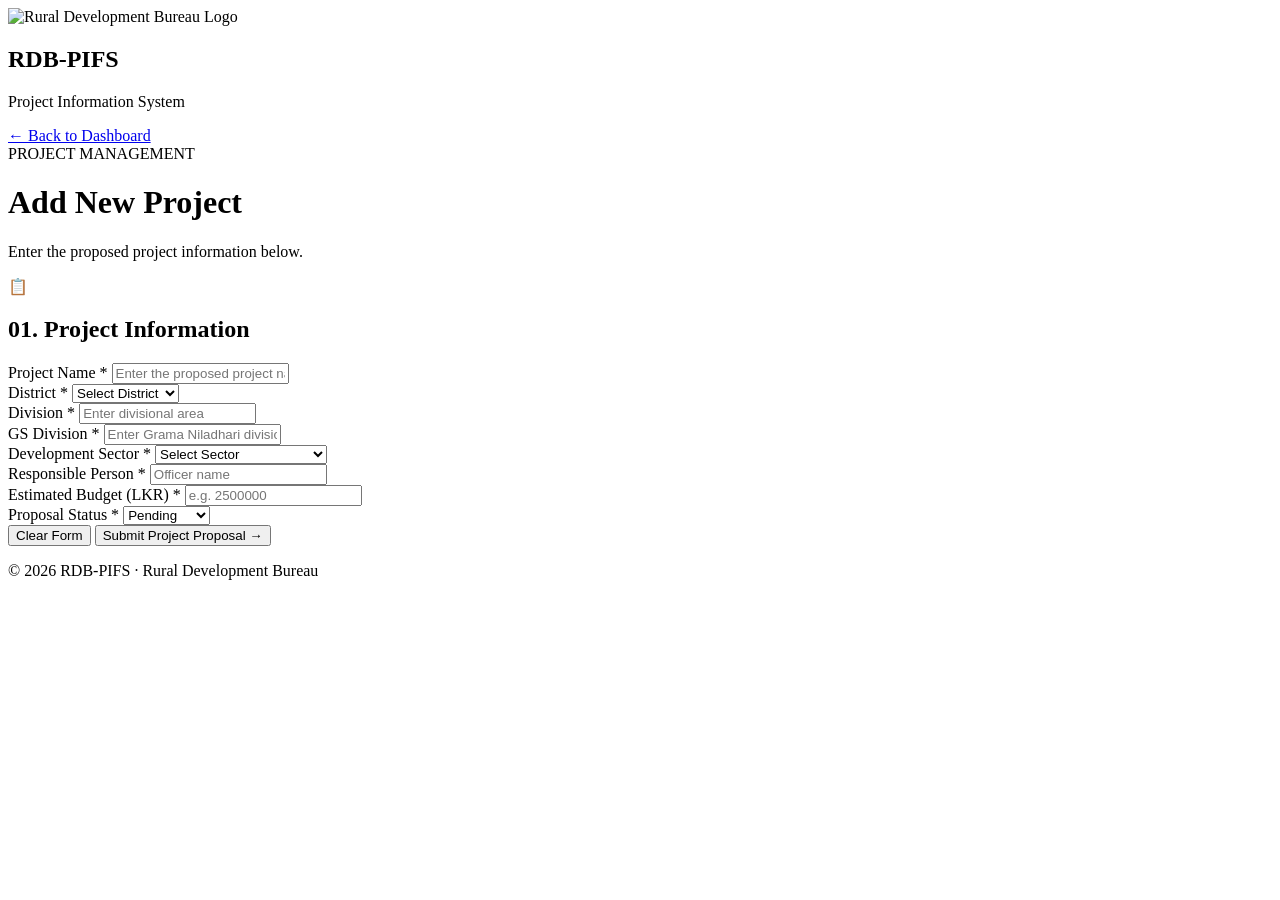
==== add-project.html @ d3b63b51 "Update RDB-PIFS project files" ====
<!DOCTYPE html>
<html lang="en">
<head>
    <meta charset="UTF-8">
    <meta name="viewport" content="width=device-width, initial-scale=1.0">
    <title>RDB-PIFS | Add Project</title>
    <link rel="stylesheet" href="add-project.css">
    <script src="add-project.js" defer></script>
    
</head>
<body>

<header class="top-header">
   <div class="logo-icon">
        <img src="https://rdb.gov.lk/static/media/logo.060498f8276ee7cfda0d.jpeg" alt="Rural Development Bureau Logo">
    </div>
            <h2>RDB-PIFS</h2>
            <p>Project Information System</p>
        </div>
    </div>
    <a href="index.html" class="back-link">← Back to Dashboard</a>
</header>

<main class="page-container">
    <div class="page-title">
        <div>
            <span class="eyebrow">PROJECT MANAGEMENT</span>
            <h1>Add New Project</h1>
            <p>Enter the proposed project information below.</p>
        </div>
        <div class="title-icon">📋</div>
    </div>

    <form id="projectForm">
        <section class="form-section">
            <h2>01. Project Information</h2>

            <div class="form-grid">
                <div class="field full-width">
                    <label for="projectName">Project Name *</label>
                    <input id="projectName" name="projectName"
                           placeholder="Enter the proposed project name" required>
                </div>

                <div class="field">
                    <label for="district">District *</label>
                    <select id="district" name="district" required>
                        <option value="">Select District</option>
                        <option>Ampara</option>
                        <option>Anuradhapura</option>
                        <option>Badulla</option>
                        <option>Batticaloa</option>
                        <option>Colombo</option>
                        <option>Galle</option>
                        <option>Gampaha</option>
                        <option>Hambantota</option>
                        <option>Jaffna</option>
                        <option>Kalutara</option>
                        <option>Kandy</option>
                        <option>Kegalle</option>
                        <option>Kurunegala</option>
                        <option>Mannar</option>
                        <option>Matale</option>
                        <option>Matara</option>
                        <option>Monaragala</option>
                        <option>Mullaitivu</option>
                        <option>Nuwara Eliya</option>
                        <option>Polonnaruwa</option>
                        <option>Puttalam</option>
                        <option>Ratnapura</option>
                        <option>Trincomalee</option>
                        <option>Vavuniya</option>
                    </select>
                </div>

                <div class="field">
                    <label for="division">Division *</label>
                    <input id="division" name="division"
                           placeholder="Enter divisional area" required>
                </div>

                <div class="field">
                    <label for="gsDivision">GS Division *</label>
                    <input id="gsDivision" name="gsDivision"
                           placeholder="Enter Grama Niladhari division" required>
                </div>

                <div class="field">
                    <label for="sector">Development Sector *</label>
                    <select id="sector" name="sector" required>
                        <option value="">Select Sector</option>
                        <option>Road Development</option>
                        <option>Water Supply</option>
                        <option>Agriculture</option>
                        <option>Irrigation</option>
                        <option>Education</option>
                        <option>Health</option>
                        <option>Community Development</option>
                        <option>Housing</option>
                        <option>Other</option>
                    </select>
                </div>

                <div class="field">
                    <label for="responsiblePerson">Responsible Person *</label>
                    <input id="responsiblePerson" name="responsiblePerson"
                           placeholder="Officer name" required>
                </div>

                <div class="field">
                    <label for="budget">Estimated Budget (LKR) *</label>
                    <input id="budget" name="budget" type="number"
                           min="0" step="0.01" placeholder="e.g. 2500000" required>
                </div>

                <div class="field">
                    <label for="status">Proposal Status *</label>
                    <select id="status" name="status" required>
                        <option value="Pending">Pending</option>
                        <option value="Ongoing">Ongoing</option>
                        <option value="Completed">Completed</option>
                    </select>
                </div>

             
        </section>

        <div class="form-footer">
            <button type="reset" class="clear-button">Clear Form</button>
            <button type="submit" class="submit-button">
                Submit Project Proposal →
            </button>
        </div>
    </form>

    <p class="footer-note">© <span id="year"></span> RDB-PIFS · Rural Development Bureau</p>
</main>

</body>
</html>
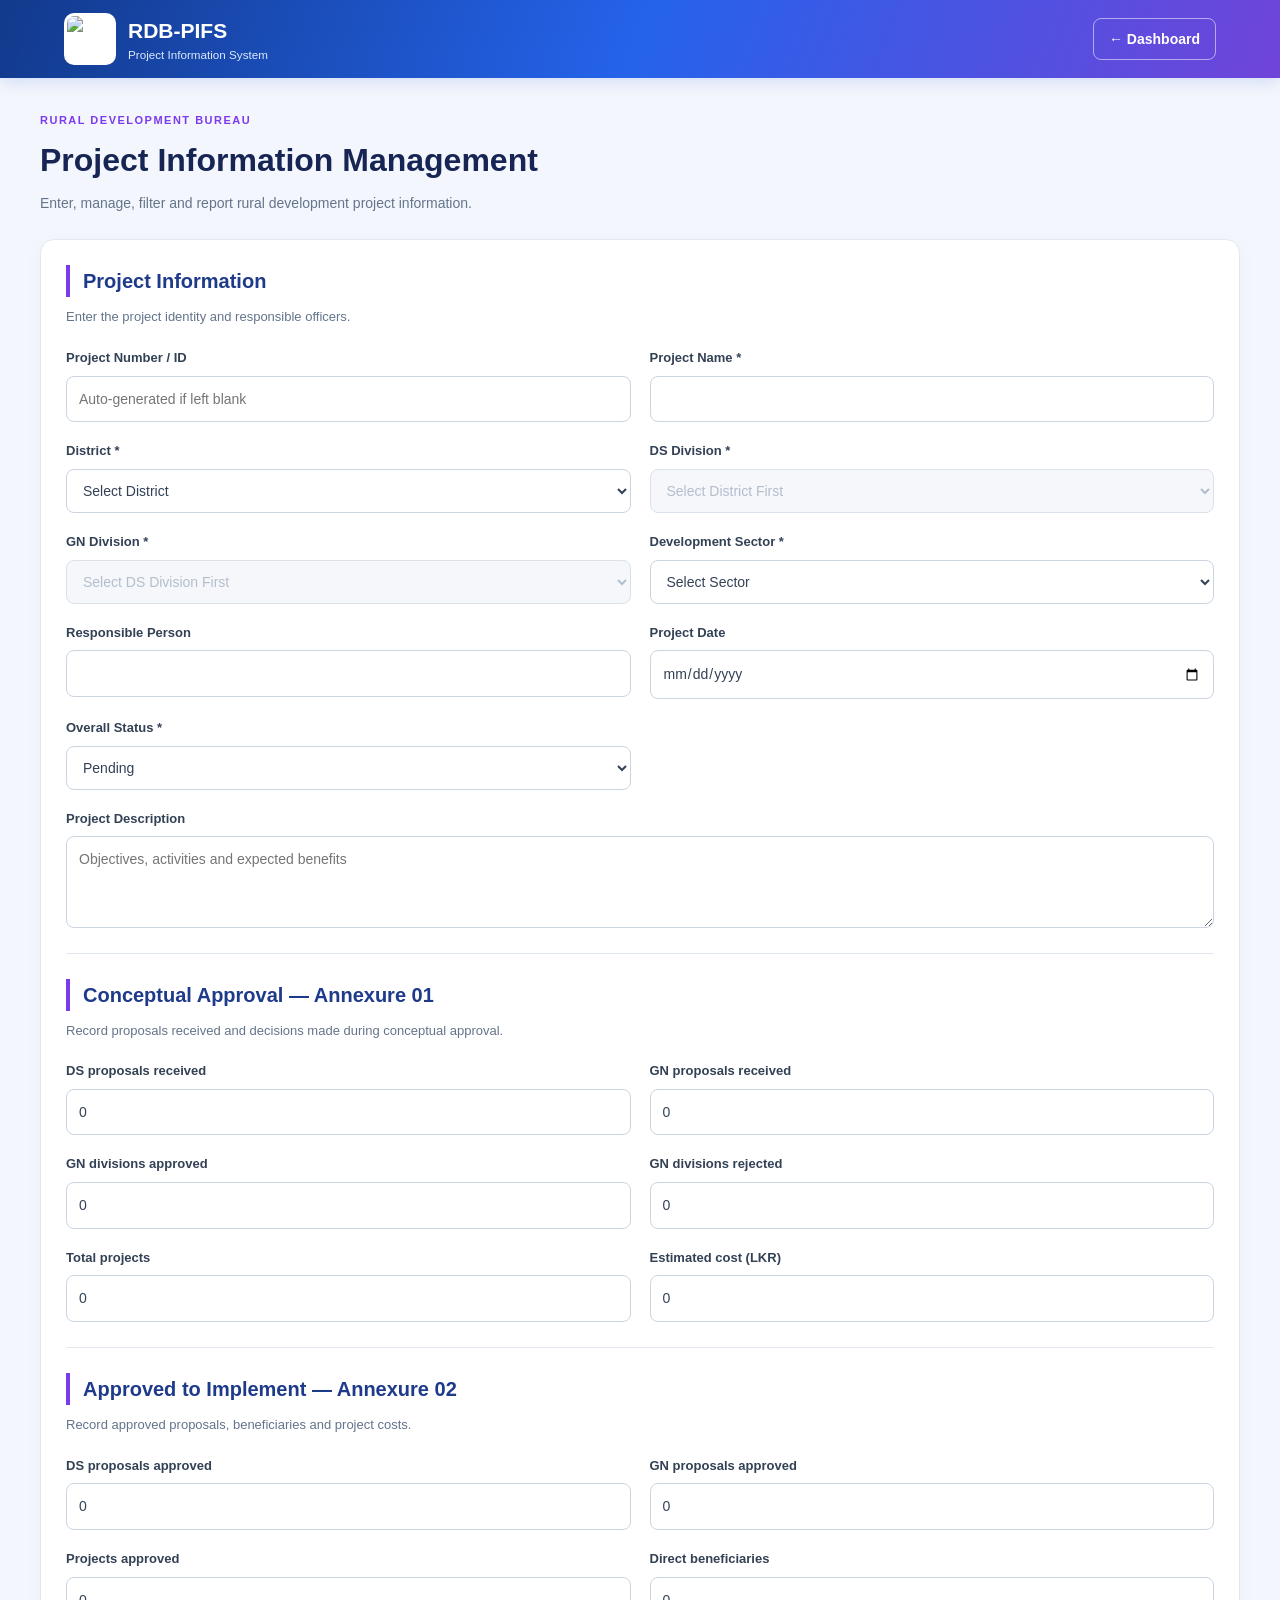
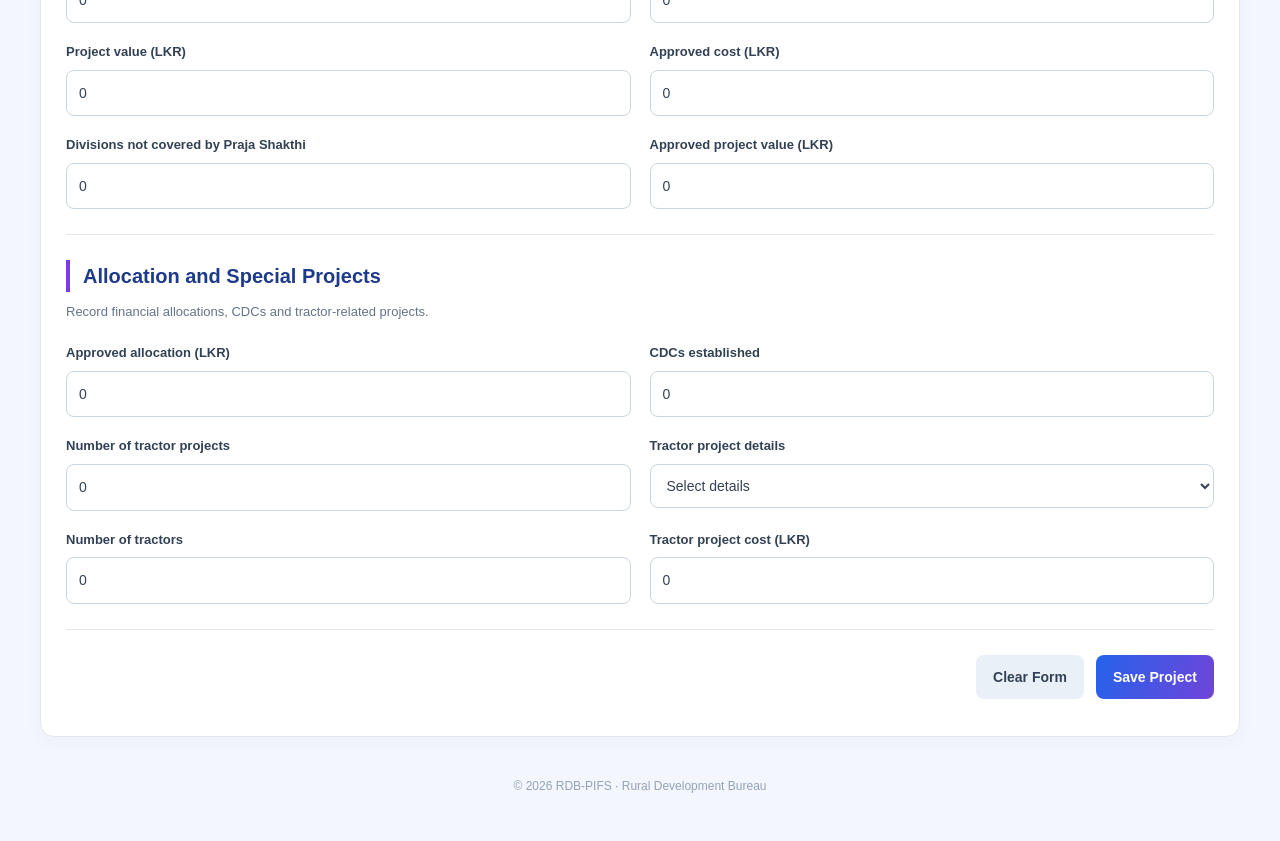
==== commit df5dd00a: "first commit" ====
--- a/add-project.html
+++ b/add-project.html
@@ -1,90 +1,69 @@
+
 <!DOCTYPE html>
 <html lang="en">
 <head>
     <meta charset="UTF-8">
     <meta name="viewport" content="width=device-width, initial-scale=1.0">
-    <title>RDB-PIFS | Add Project</title>
+    <title>RDB-PIFS | Project Management</title>
     <link rel="stylesheet" href="add-project.css">
     <script src="add-project.js" defer></script>
-    
 </head>
 <body>
 
 <header class="top-header">
-   <div class="logo-icon">
-        <img src="https://rdb.gov.lk/static/media/logo.060498f8276ee7cfda0d.jpeg" alt="Rural Development Bureau Logo">
-    </div>
-            <h2>RDB-PIFS</h2>
-            <p>Project Information System</p>
-        </div>
-    </div>
-    <a href="index.html" class="back-link">← Back to Dashboard</a>
+    <a class="brand" href="index.html">
+        <img src="https://rdb.gov.lk/static/media/logo.060498f8276ee7cfda0d.jpeg"
+             alt="Rural Development Bureau Logo">
+        <span>
+            <strong>RDB-PIFS</strong>
+            <small>Project Information System</small>
+        </span>
+    </a>
+    <a href="index.html" class="back-link">← Dashboard</a>
 </header>
 
 <main class="page-container">
     <div class="page-title">
         <div>
-            <span class="eyebrow">PROJECT MANAGEMENT</span>
-            <h1>Add New Project</h1>
-            <p>Enter the proposed project information below.</p>
+            <span class="eyebrow">RURAL DEVELOPMENT BUREAU</span>
+            <h1>Project Information Management</h1>
+            <p>Enter, manage, filter and report rural development project information.</p>
         </div>
-        <div class="title-icon">📋</div>
     </div>
 
     <form id="projectForm">
         <section class="form-section">
-            <h2>01. Project Information</h2>
-
-            <div class="form-grid">
-                <div class="field full-width">
+            <h2>Project Information</h2>
+            <p class="section-description">Enter the project identity and responsible officers.</p>
+
+            <div class="form-grid">
+                <div class="field">
+                    <label for="projectId">Project Number / ID</label>
+                    <input id="projectId" name="projectId"
+                           placeholder="Auto-generated if left blank">
+                </div>
+                <div class="field">
                     <label for="projectName">Project Name *</label>
-                    <input id="projectName" name="projectName"
-                           placeholder="Enter the proposed project name" required>
-                </div>
-
+                    <input id="projectName" name="projectName" required>
+                </div>
                 <div class="field">
                     <label for="district">District *</label>
                     <select id="district" name="district" required>
                         <option value="">Select District</option>
-                        <option>Ampara</option>
-                        <option>Anuradhapura</option>
-                        <option>Badulla</option>
-                        <option>Batticaloa</option>
-                        <option>Colombo</option>
-                        <option>Galle</option>
-                        <option>Gampaha</option>
-                        <option>Hambantota</option>
-                        <option>Jaffna</option>
-                        <option>Kalutara</option>
-                        <option>Kandy</option>
-                        <option>Kegalle</option>
-                        <option>Kurunegala</option>
-                        <option>Mannar</option>
-                        <option>Matale</option>
-                        <option>Matara</option>
-                        <option>Monaragala</option>
-                        <option>Mullaitivu</option>
-                        <option>Nuwara Eliya</option>
-                        <option>Polonnaruwa</option>
-                        <option>Puttalam</option>
-                        <option>Ratnapura</option>
-                        <option>Trincomalee</option>
-                        <option>Vavuniya</option>
-                    </select>
-                </div>
-
-                <div class="field">
-                    <label for="division">Division *</label>
-                    <input id="division" name="division"
-                           placeholder="Enter divisional area" required>
-                </div>
-
-                <div class="field">
-                    <label for="gsDivision">GS Division *</label>
-                    <input id="gsDivision" name="gsDivision"
-                           placeholder="Enter Grama Niladhari division" required>
-                </div>
-
+                    </select>
+                </div>
+                <div class="field">
+                    <label for="division">DS Division *</label>
+                    <select id="division" name="division" required disabled>
+                        <option value="">Select District First</option>
+                    </select>
+                </div>
+                <div class="field">
+                    <label for="gsDivision">GN Division *</label>
+                    <select id="gsDivision" name="gsDivision" required disabled>
+                        <option value="">Select DS Division First</option>
+                    </select>
+                </div>
                 <div class="field">
                     <label for="sector">Development Sector *</label>
                     <select id="sector" name="sector" required>
@@ -97,44 +76,168 @@
                         <option>Health</option>
                         <option>Community Development</option>
                         <option>Housing</option>
+                        <option>Livelihood Development</option>
                         <option>Other</option>
                     </select>
                 </div>
-
-                <div class="field">
-                    <label for="responsiblePerson">Responsible Person *</label>
-                    <input id="responsiblePerson" name="responsiblePerson"
-                           placeholder="Officer name" required>
-                </div>
-
-                <div class="field">
-                    <label for="budget">Estimated Budget (LKR) *</label>
-                    <input id="budget" name="budget" type="number"
-                           min="0" step="0.01" placeholder="e.g. 2500000" required>
-                </div>
-
-                <div class="field">
-                    <label for="status">Proposal Status *</label>
-                    <select id="status" name="status" required>
-                        <option value="Pending">Pending</option>
-                        <option value="Ongoing">Ongoing</option>
-                        <option value="Completed">Completed</option>
-                    </select>
-                </div>
-
-             
-        </section>
-
-        <div class="form-footer">
-            <button type="reset" class="clear-button">Clear Form</button>
-            <button type="submit" class="submit-button">
-                Submit Project Proposal →
-            </button>
+                <div class="field">
+                    <label for="responsiblePerson">Responsible Person</label>
+                    <input id="responsiblePerson" name="responsiblePerson">
+                </div>
+                <div class="field">
+                    <label for="projectDate">Project Date</label>
+                    <input id="projectDate" name="projectDate" type="date">
+                </div>
+                <div class="field">
+                    <label for="projectStatus">Overall Status *</label>
+                    <select id="projectStatus" name="projectStatus" required>
+                        <option>Pending</option>
+                        <option>Ongoing</option>
+                        <option>Completed</option>
+                        <option>Rejected</option>
+                    </select>
+                </div>
+                <div class="field full-width">
+                    <label for="description">Project Description</label>
+                    <textarea id="description" name="description" rows="3"
+                        placeholder="Objectives, activities and expected benefits"></textarea>
+                </div>
+            </div>
+        </section>
+
+        <section class="form-section">
+            <h2>Conceptual Approval — Annexure 01</h2>
+            <p class="section-description">Record proposals received and decisions made during conceptual approval.</p>
+
+            <div class="form-grid">
+                <div class="field">
+                    <label for="receivedDS">DS proposals received</label>
+                    <input type="number" id="receivedDS" name="receivedDS" min="0" value="0">
+                </div>
+                <div class="field">
+                    <label for="receivedGN">GN proposals received</label>
+                    <input type="number" id="receivedGN" name="receivedGN" min="0" value="0">
+                </div>
+                <div class="field">
+                    <label for="approvedGN">GN divisions approved</label>
+                    <input type="number" id="approvedGN" name="approvedGN" min="0" value="0">
+                </div>
+                <div class="field">
+                    <label for="rejectedGN">GN divisions rejected</label>
+                    <input type="number" id="rejectedGN" name="rejectedGN" min="0" value="0">
+                </div>
+                <div class="field">
+                    <label for="conceptProjects">Total projects</label>
+                    <input type="number" id="conceptProjects" name="conceptProjects" min="0" value="0">
+                </div>
+                <div class="field">
+                    <label for="estimatedCost">Estimated cost (LKR)</label>
+                    <input type="number" id="estimatedCost" name="estimatedCost"
+                           min="0" step="0.01" value="0">
+                </div>
+            </div>
+        </section>
+
+        <section class="form-section">
+            <h2>Approved to Implement — Annexure 02</h2>
+            <p class="section-description">Record approved proposals, beneficiaries and project costs.</p>
+
+            <div class="form-grid">
+                <div class="field">
+                    <label for="approvedDS">DS proposals approved</label>
+                    <input type="number" id="approvedDS" name="approvedDS" min="0" value="0">
+                </div>
+                <div class="field">
+                    <label for="approvedGS">GN proposals approved</label>
+                    <input type="number" id="approvedGS" name="approvedGS" min="0" value="0">
+                </div>
+                <div class="field">
+                    <label for="approvedProjects">Projects approved</label>
+                    <input type="number" id="approvedProjects" name="approvedProjects" min="0" value="0">
+                </div>
+                <div class="field">
+                    <label for="beneficiaries">Direct beneficiaries</label>
+                    <input type="number" id="beneficiaries" name="beneficiaries" min="0" value="0">
+                </div>
+                <div class="field">
+                    <label for="projectValue">Project value (LKR)</label>
+                    <input type="number" id="projectValue" name="projectValue"
+                           min="0" step="0.01" value="0">
+                </div>
+                <div class="field">
+                    <label for="approvedCost">Approved cost (LKR)</label>
+                    <input type="number" id="approvedCost" name="approvedCost"
+                           min="0" step="0.01" value="0">
+                </div>
+                <div class="field">
+                    <label for="uncoveredDivisions">Divisions not covered by Praja Shakthi</label>
+                    <input type="number" id="uncoveredDivisions"
+                           name="uncoveredDivisions" min="0" value="0">
+                </div>
+                <div class="field">
+                    <label for="approvedProjectValue">Approved project value (LKR)</label>
+                    <input type="number" id="approvedProjectValue"
+                           name="approvedProjectValue" min="0" step="0.01" value="0">
+                </div>
+            </div>
+        </section>
+
+        <section class="form-section">
+            <h2>Allocation and Special Projects</h2>
+            <p class="section-description">Record financial allocations, CDCs and tractor-related projects.</p>
+
+            <div class="form-grid">
+                <div class="field">
+                    <label for="approvedAllocation">Approved allocation (LKR)</label>
+                    <input type="number" id="approvedAllocation"
+                           name="approvedAllocation" min="0" step="0.01" value="0">
+                </div>
+                <div class="field">
+                    <label for="cdcsEstablished">CDCs established</label>
+                    <input type="number" id="cdcsEstablished"
+                           name="cdcsEstablished" min="0" value="0">
+                </div>
+                <div class="field">
+                    <label for="tractorProjects">Number of tractor projects</label>
+                    <input type="number" id="tractorProjects"
+                           name="tractorProjects" min="0" value="0">
+                </div>
+                <div class="field">
+                    <label for="tractorDetails">Tractor project details</label>
+                    <select id="tractorDetails" name="tractorDetails">
+                        <option value="">Select details</option>
+                        <option>New tractor project</option>
+                        <option>Tractor purchase</option>
+                        <option>Tractor allocation</option>
+                        <option>Repair or maintenance</option>
+                        <option>Other</option>
+                        <option>Not applicable</option>
+                    </select>
+                </div>
+                <div class="field">
+                    <label for="tractorQuantity">Number of tractors</label>
+                    <input type="number" id="tractorQuantity"
+                           name="tractorQuantity" min="0" value="0">
+                </div>
+                <div class="field">
+                    <label for="tractorCost">Tractor project cost (LKR)</label>
+                    <input type="number" id="tractorCost" name="tractorCost"
+                           min="0" step="0.01" value="0">
+                </div>
+            </div>
+        </section>
+
+        <div class="form-actions">
+            <button type="reset" class="btn btn-light">Clear Form</button>
+            <button type="submit" class="btn btn-primary">Save Project</button>
         </div>
+        <p id="formMessage" role="status" aria-live="polite"></p>
     </form>
 
-    <p class="footer-note">© <span id="year"></span> RDB-PIFS · Rural Development Bureau</p>
+
+    <footer>
+        © <span id="year"></span> RDB-PIFS · Rural Development Bureau
+    </footer>
 </main>
-
 </body>
-</html>+</html>
--- a/add-project.css
+++ b/add-project.css
@@ -0,0 +1,435 @@
+
+* {
+    box-sizing: border-box;
+    margin: 0;
+    padding: 0;
+}
+
+:root {
+    --blue: #2563eb;
+    --purple: #7c3aed;
+    --green: #059669;
+    --ink: #1e293b;
+    --muted: #64748b;
+    --line: #e2e8f0;
+    --page: #f3f6fc;
+}
+
+body {
+    font-family: "Segoe UI", Arial, sans-serif;
+    background: var(--page);
+    color: var(--ink);
+    font-size: 14px;
+    line-height: 1.6;
+}
+
+.top-header {
+    min-height: 78px;
+    padding: 12px 5%;
+    background: linear-gradient(110deg, #123a8c, #2563eb, #7044d9);
+    color: white;
+    display: flex;
+    align-items: center;
+    justify-content: space-between;
+    gap: 18px;
+    box-shadow: 0 4px 15px #1d4ed826;
+}
+
+.brand {
+    display: flex;
+    align-items: center;
+    gap: 12px;
+    color: white;
+    text-decoration: none;
+}
+
+.brand img {
+    width: 52px;
+    height: 52px;
+    object-fit: contain;
+    background: white;
+    border-radius: 10px;
+    padding: 3px;
+}
+
+.brand span {
+    display: grid;
+    line-height: 1.5;
+}
+
+.brand strong {
+    font-size: 21px;
+}
+
+.brand small {
+    color: #dbeafe;
+}
+
+.back-link {
+    color: white;
+    text-decoration: none;
+    border: 1px solid #ffffff88;
+    padding: 9px 15px;
+    border-radius: 8px;
+    font-weight: 600;
+}
+
+.back-link:hover {
+    background: white;
+    color: var(--blue);
+}
+
+.page-container {
+    width: min(1200px, 94%);
+    margin: 30px auto;
+}
+
+.page-title {
+    display: flex;
+    justify-content: space-between;
+    align-items: center;
+    margin-bottom: 25px;
+}
+
+.eyebrow {
+    color: var(--purple);
+    font-size: 11px;
+    letter-spacing: 1.5px;
+    font-weight: 800;
+}
+
+.page-title h1 {
+    font-size: clamp(24px, 3vw, 32px);
+    color: #172554;
+    margin: 5px 0;
+}
+
+.page-title p,
+.section-description,
+.report-heading p {
+    color: var(--muted);
+}
+
+form,
+.report-section {
+    background: white;
+    border: 1px solid var(--line);
+    border-radius: 14px;
+    padding: 25px;
+    margin-bottom: 25px;
+    box-shadow: 0 5px 20px #1e293b08;
+}
+
+.form-section {
+    padding: 0 0 25px;
+    margin-bottom: 25px;
+    border-bottom: 1px solid var(--line);
+}
+
+.form-section:last-of-type {
+    margin-bottom: 0;
+}
+
+.form-section h2,
+.report-heading h2 {
+    color: #1e3a8a;
+    font-size: 20px;
+    margin-bottom: 5px;
+}
+
+.form-section h2 {
+    padding-left: 13px;
+    border-left: 4px solid var(--purple);
+}
+
+.section-description {
+    font-size: 13px;
+    margin: 10px 0 20px;
+}
+
+.form-grid,
+.filter-grid {
+    display: grid;
+    grid-template-columns: repeat(2, minmax(0, 1fr));
+    gap: 19px;
+}
+
+.field {
+    display: flex;
+    flex-direction: column;
+    min-width: 0;
+    gap: 7px;
+}
+
+.field label {
+    font-size: 13px;
+    font-weight: 700;
+    color: #334155;
+}
+
+.field input,
+.field select,
+.field textarea {
+    width: 100%;
+    min-height: 44px;
+    padding: 11px 12px;
+    border: 1px solid #cbd5e1;
+    border-radius: 8px;
+    color: #334155;
+    background: #fff;
+    font: inherit;
+    outline: none;
+    transition: border-color .2s, box-shadow .2s;
+}
+
+.field textarea {
+    resize: vertical;
+}
+
+.field input:focus,
+.field select:focus,
+.field textarea:focus {
+    border-color: var(--blue);
+    box-shadow: 0 0 0 3px #2563eb19;
+}
+
+.field select:disabled {
+    background: #f1f5f9;
+    color: #94a3b8;
+    cursor: not-allowed;
+}
+
+.full-width {
+    grid-column: 1 / -1;
+}
+
+.form-actions {
+    display: flex;
+    justify-content: flex-end;
+    gap: 12px;
+    flex-wrap: wrap;
+    padding-top: 25px;
+}
+
+.btn {
+    border: none;
+    border-radius: 8px;
+    padding: 11px 17px;
+    min-height: 42px;
+    cursor: pointer;
+    font: inherit;
+    font-weight: 700;
+    transition: transform .2s, box-shadow .2s;
+}
+
+.btn:hover {
+    transform: translateY(-2px);
+    box-shadow: 0 5px 12px #1e293b18;
+}
+
+.btn-primary {
+    color: white;
+    background: linear-gradient(110deg, #2563eb, #7044d9);
+}
+
+.btn-success {
+    color: white;
+    background: linear-gradient(110deg, #059669, #16a34a);
+}
+
+.btn-light {
+    color: #334155;
+    background: #eaf0f8;
+}
+
+#formMessage {
+    margin-top: 12px;
+    font-weight: 600;
+}
+
+#formMessage.success {
+    color: #047857;
+}
+
+#formMessage.error {
+    color: #b91c1c;
+}
+
+.report-heading {
+    display: flex;
+    justify-content: space-between;
+    align-items: center;
+    gap: 18px;
+    margin-bottom: 22px;
+}
+
+.filter-grid {
+    grid-template-columns: repeat(3, minmax(0, 1fr));
+    background: #f8faff;
+    padding: 18px;
+    border: 1px solid #e7ecf5;
+    border-radius: 10px;
+    margin-bottom: 22px;
+}
+
+.filter-button-field .btn {
+    width: 100%;
+}
+
+.table-wrap {
+    overflow-x: auto;
+    border: 1px solid var(--line);
+    border-radius: 9px;
+}
+
+table {
+    border-collapse: collapse;
+    width: 100%;
+    min-width: 1000px;
+    text-align: left;
+}
+
+thead {
+    background: linear-gradient(100deg, #dbeafe, #ede9fe);
+}
+
+th {
+    padding: 14px 12px;
+    color: #334155;
+    font-size: 11px;
+    text-transform: uppercase;
+    white-space: nowrap;
+}
+
+td {
+    padding: 13px 12px;
+    border-bottom: 1px solid #edf1f7;
+    color: #475569;
+    font-size: 12px;
+}
+
+tbody tr:hover {
+    background: #f8faff;
+}
+
+tbody tr:last-child td {
+    border-bottom: none;
+}
+
+.status-label {
+    display: inline-block;
+    border-radius: 20px;
+    padding: 5px 10px;
+    font-weight: 700;
+    font-size: 11px;
+}
+
+.status-pending {
+    background: #ffedd5;
+    color: #9a3412;
+}
+
+.status-ongoing {
+    background: #dbeafe;
+    color: #1d4ed8;
+}
+
+.status-completed {
+    background: #d1fae5;
+    color: #047857;
+}
+
+.status-rejected {
+    background: #fee2e2;
+    color: #b91c1c;
+}
+
+.row-action {
+    border: none;
+    border-radius: 5px;
+    padding: 6px 9px;
+    margin: 2px;
+    cursor: pointer;
+    font-weight: 700;
+}
+
+.edit-action {
+    background: #dbeafe;
+    color: #1d4ed8;
+}
+
+.delete-action {
+    background: #fee2e2;
+    color: #b91c1c;
+}
+
+.record-count {
+    margin-top: 14px;
+    color: var(--muted);
+    font-size: 12px;
+}
+
+footer {
+    text-align: center;
+    padding: 15px;
+    color: #94a3b8;
+    font-size: 12px;
+}
+
+@media (max-width: 800px) {
+    .filter-grid {
+        grid-template-columns: repeat(2, minmax(0, 1fr));
+    }
+
+    .report-heading {
+        align-items: flex-start;
+        flex-direction: column;
+    }
+
+    .report-heading .btn {
+        width: 100%;
+    }
+}
+
+@media (max-width: 560px) {
+    .top-header {
+        align-items: flex-start;
+        flex-wrap: wrap;
+    }
+
+    .brand img {
+        width: 44px;
+        height: 44px;
+    }
+
+    .brand strong {
+        font-size: 18px;
+    }
+
+    .page-container {
+        width: 94%;
+        margin: 20px auto;
+    }
+
+    form,
+    .report-section {
+        padding: 16px;
+    }
+
+    .form-grid,
+    .filter-grid {
+        grid-template-columns: 1fr;
+    }
+
+    .full-width {
+        grid-column: auto;
+    }
+
+    .form-actions {
+        flex-direction: column-reverse;
+    }
+
+    .form-actions .btn {
+        width: 100%;
+    }
+}
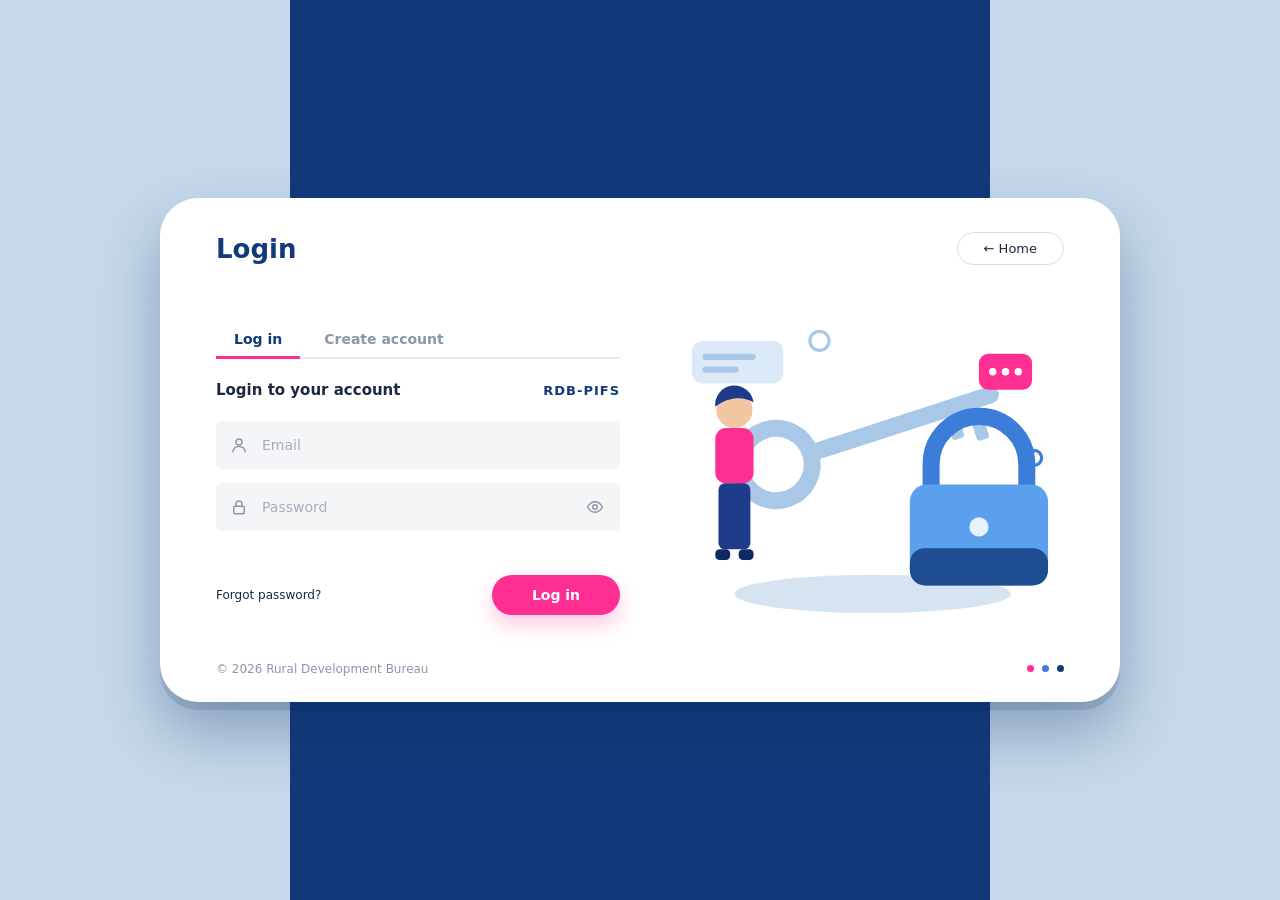
==== commit 6d954a37: "Update RDB-PIFS project" ====
--- a/add-project.html
+++ b/add-project.html
@@ -4,9 +4,10 @@
 <head>
     <meta charset="UTF-8">
     <meta name="viewport" content="width=device-width, initial-scale=1.0">
-    <title>RDB-PIFS | Project Management</title>
-    <link rel="stylesheet" href="add-project.css">
-    <script src="add-project.js" defer></script>
+    <title>RDB-PIFS | Add Project</title>
+    <link rel="stylesheet" href="css/add-project.css">
+    <script src="js/auth.js"></script>
+    <script src="js/add-project.js" defer></script>
 </head>
 <body>
 
@@ -19,7 +20,10 @@
             <small>Project Information System</small>
         </span>
     </a>
-    <a href="index.html" class="back-link">← Dashboard</a>
+    <div class="header-actions">
+        <a href="all-projects.html" class="back-link">All Projects</a>
+        <a href="dashboard.html" class="back-link">← Dashboard</a>
+    </div>
 </header>
 
 <main class="page-container">
@@ -97,6 +101,10 @@
                         <option>Rejected</option>
                     </select>
                 </div>
+                <div class="field">
+                    <label for="progress">Progress (%)</label>
+                    <input type="number" id="progress" name="progress" min="0" max="100" value="0">
+                </div>
                 <div class="field full-width">
                     <label for="description">Project Description</label>
                     <textarea id="description" name="description" rows="3"
@@ -234,6 +242,73 @@
         <p id="formMessage" role="status" aria-live="polite"></p>
     </form>
 
+    <section class="report-section">
+        <div class="report-heading">
+            <div>
+                <h2>Project Records & Reports</h2>
+                <p>Filter saved records and export the matching results.</p>
+            </div>
+            <button type="button" id="exportReport" class="btn btn-success">
+                Export CSV Report
+            </button>
+        </div>
+
+        <div class="filter-grid">
+            <div class="field">
+                <label for="searchProjects">Search</label>
+                <input id="searchProjects" placeholder="Project name or ID">
+            </div>
+            <div class="field">
+                <label for="filterDistrict">District</label>
+                <select id="filterDistrict">
+                    <option value="">All Districts</option>
+                </select>
+            </div>
+            <div class="field">
+                <label for="filterStatus">Status</label>
+                <select id="filterStatus">
+                    <option value="">All Statuses</option>
+                    <option>Pending</option>
+                    <option>Ongoing</option>
+                    <option>Completed</option>
+                    <option>Rejected</option>
+                </select>
+            </div>
+            <div class="field">
+                <label for="filterFrom">From date</label>
+                <input type="date" id="filterFrom">
+            </div>
+            <div class="field">
+                <label for="filterTo">To date</label>
+                <input type="date" id="filterTo">
+            </div>
+            <div class="field filter-button-field">
+                <label>&nbsp;</label>
+                <button type="button" id="clearFilters" class="btn btn-light">
+                    Clear Filters
+                </button>
+            </div>
+        </div>
+
+        <div class="table-wrap">
+            <table>
+                <thead>
+                    <tr>
+                        <th>Project ID</th>
+                        <th>Project Name</th>
+                        <th>District</th>
+                        <th>DS Division</th>
+                        <th>GN Division</th>
+                        <th>Status</th>
+                        <th>Estimated Cost (LKR)</th>
+                        <th>Actions</th>
+                    </tr>
+                </thead>
+                <tbody id="projectTableBody"></tbody>
+            </table>
+        </div>
+        <p id="recordCount" class="record-count">No saved records.</p>
+    </section>
 
     <footer>
         © <span id="year"></span> RDB-PIFS · Rural Development Bureau
--- a/css/add-project.css
+++ b/css/add-project.css
@@ -0,0 +1,437 @@
+
+* {
+    box-sizing: border-box;
+    margin: 0;
+    padding: 0;
+}
+
+:root {
+    --blue: #2563eb;
+    --purple: #7c3aed;
+    --green: #059669;
+    --ink: #1e293b;
+    --muted: #64748b;
+    --line: #e2e8f0;
+    --page: #f3f6fc;
+}
+
+body {
+    font-family: "Segoe UI", Arial, sans-serif;
+    background: var(--page);
+    color: var(--ink);
+    font-size: 14px;
+    line-height: 1.6;
+}
+
+.top-header {
+    min-height: 78px;
+    padding: 12px 5%;
+    background: linear-gradient(110deg, #123a8c, #2563eb, #7044d9);
+    color: white;
+    display: flex;
+    align-items: center;
+    justify-content: space-between;
+    gap: 18px;
+    box-shadow: 0 4px 15px #1d4ed826;
+}
+
+.brand {
+    display: flex;
+    align-items: center;
+    gap: 12px;
+    color: white;
+    text-decoration: none;
+}
+
+.brand img {
+    width: 52px;
+    height: 52px;
+    object-fit: contain;
+    background: white;
+    border-radius: 10px;
+    padding: 3px;
+}
+
+.brand span {
+    display: grid;
+    line-height: 1.5;
+}
+
+.brand strong {
+    font-size: 21px;
+}
+
+.brand small {
+    color: #dbeafe;
+}
+
+.back-link {
+    color: white;
+    text-decoration: none;
+    border: 1px solid #ffffff88;
+    padding: 9px 15px;
+    border-radius: 8px;
+    font-weight: 600;
+}
+
+.back-link:hover {
+    background: white;
+    color: var(--blue);
+}
+
+.page-container {
+    width: min(1200px, 94%);
+    margin: 30px auto;
+}
+
+.page-title {
+    display: flex;
+    justify-content: space-between;
+    align-items: center;
+    margin-bottom: 25px;
+}
+
+.eyebrow {
+    color: var(--purple);
+    font-size: 11px;
+    letter-spacing: 1.5px;
+    font-weight: 800;
+}
+
+.page-title h1 {
+    font-size: clamp(24px, 3vw, 32px);
+    color: #172554;
+    margin: 5px 0;
+}
+
+.page-title p,
+.section-description,
+.report-heading p {
+    color: var(--muted);
+}
+
+form,
+.report-section {
+    background: white;
+    border: 1px solid var(--line);
+    border-radius: 14px;
+    padding: 25px;
+    margin-bottom: 25px;
+    box-shadow: 0 5px 20px #1e293b08;
+}
+
+.form-section {
+    padding: 0 0 25px;
+    margin-bottom: 25px;
+    border-bottom: 1px solid var(--line);
+}
+
+.form-section:last-of-type {
+    margin-bottom: 0;
+}
+
+.form-section h2,
+.report-heading h2 {
+    color: #1e3a8a;
+    font-size: 20px;
+    margin-bottom: 5px;
+}
+
+.form-section h2 {
+    padding-left: 13px;
+    border-left: 4px solid var(--purple);
+}
+
+.section-description {
+    font-size: 13px;
+    margin: 10px 0 20px;
+}
+
+.form-grid,
+.filter-grid {
+    display: grid;
+    grid-template-columns: repeat(2, minmax(0, 1fr));
+    gap: 19px;
+}
+
+.field {
+    display: flex;
+    flex-direction: column;
+    min-width: 0;
+    gap: 7px;
+}
+
+.field label {
+    font-size: 13px;
+    font-weight: 700;
+    color: #334155;
+}
+
+.field input,
+.field select,
+.field textarea {
+    width: 100%;
+    min-height: 44px;
+    padding: 11px 12px;
+    border: 1px solid #cbd5e1;
+    border-radius: 8px;
+    color: #334155;
+    background: #fff;
+    font: inherit;
+    outline: none;
+    transition: border-color .2s, box-shadow .2s;
+}
+
+.field textarea {
+    resize: vertical;
+}
+
+.field input:focus,
+.field select:focus,
+.field textarea:focus {
+    border-color: var(--blue);
+    box-shadow: 0 0 0 3px #2563eb19;
+}
+
+.field select:disabled {
+    background: #f1f5f9;
+    color: #94a3b8;
+    cursor: not-allowed;
+}
+
+.full-width {
+    grid-column: 1 / -1;
+}
+
+.form-actions {
+    display: flex;
+    justify-content: flex-end;
+    gap: 12px;
+    flex-wrap: wrap;
+    padding-top: 25px;
+}
+
+.btn {
+    border: none;
+    border-radius: 8px;
+    padding: 11px 17px;
+    min-height: 42px;
+    cursor: pointer;
+    font: inherit;
+    font-weight: 700;
+    transition: transform .2s, box-shadow .2s;
+}
+
+.btn:hover {
+    transform: translateY(-2px);
+    box-shadow: 0 5px 12px #1e293b18;
+}
+
+.btn-primary {
+    color: white;
+    background: linear-gradient(110deg, #2563eb, #7044d9);
+}
+
+.btn-success {
+    color: white;
+    background: linear-gradient(110deg, #059669, #16a34a);
+}
+
+.btn-light {
+    color: #334155;
+    background: #eaf0f8;
+}
+
+#formMessage {
+    margin-top: 12px;
+    font-weight: 600;
+}
+
+#formMessage.success {
+    color: #047857;
+}
+
+#formMessage.error {
+    color: #b91c1c;
+}
+
+.report-heading {
+    display: flex;
+    justify-content: space-between;
+    align-items: center;
+    gap: 18px;
+    margin-bottom: 22px;
+}
+
+.filter-grid {
+    grid-template-columns: repeat(3, minmax(0, 1fr));
+    background: #f8faff;
+    padding: 18px;
+    border: 1px solid #e7ecf5;
+    border-radius: 10px;
+    margin-bottom: 22px;
+}
+
+.filter-button-field .btn {
+    width: 100%;
+}
+
+.table-wrap {
+    overflow-x: auto;
+    border: 1px solid var(--line);
+    border-radius: 9px;
+}
+
+table {
+    border-collapse: collapse;
+    width: 100%;
+    min-width: 1000px;
+    text-align: left;
+}
+
+thead {
+    background: linear-gradient(100deg, #dbeafe, #ede9fe);
+}
+
+th {
+    padding: 14px 12px;
+    color: #334155;
+    font-size: 11px;
+    text-transform: uppercase;
+    white-space: nowrap;
+}
+
+td {
+    padding: 13px 12px;
+    border-bottom: 1px solid #edf1f7;
+    color: #475569;
+    font-size: 12px;
+}
+
+tbody tr:hover {
+    background: #f8faff;
+}
+
+tbody tr:last-child td {
+    border-bottom: none;
+}
+
+.status-label {
+    display: inline-block;
+    border-radius: 20px;
+    padding: 5px 10px;
+    font-weight: 700;
+    font-size: 11px;
+}
+
+.status-pending {
+    background: #ffedd5;
+    color: #9a3412;
+}
+
+.status-ongoing {
+    background: #dbeafe;
+    color: #1d4ed8;
+}
+
+.status-completed {
+    background: #d1fae5;
+    color: #047857;
+}
+
+.status-rejected {
+    background: #fee2e2;
+    color: #b91c1c;
+}
+
+.row-action {
+    border: none;
+    border-radius: 5px;
+    padding: 6px 9px;
+    margin: 2px;
+    cursor: pointer;
+    font-weight: 700;
+}
+
+.edit-action {
+    background: #dbeafe;
+    color: #1d4ed8;
+}
+
+.delete-action {
+    background: #fee2e2;
+    color: #b91c1c;
+}
+
+.record-count {
+    margin-top: 14px;
+    color: var(--muted);
+    font-size: 12px;
+}
+
+footer {
+    text-align: center;
+    padding: 15px;
+    color: #94a3b8;
+    font-size: 12px;
+}
+
+@media (max-width: 800px) {
+    .filter-grid {
+        grid-template-columns: repeat(2, minmax(0, 1fr));
+    }
+
+    .report-heading {
+        align-items: flex-start;
+        flex-direction: column;
+    }
+
+    .report-heading .btn {
+        width: 100%;
+    }
+}
+
+@media (max-width: 560px) {
+    .top-header {
+        align-items: flex-start;
+        flex-wrap: wrap;
+    }
+
+    .brand img {
+        width: 44px;
+        height: 44px;
+    }
+
+    .brand strong {
+        font-size: 18px;
+    }
+
+    .page-container {
+        width: 94%;
+        margin: 20px auto;
+    }
+
+    form,
+    .report-section {
+        padding: 16px;
+    }
+
+    .form-grid,
+    .filter-grid {
+        grid-template-columns: 1fr;
+    }
+
+    .full-width {
+        grid-column: auto;
+    }
+
+    .form-actions {
+        flex-direction: column-reverse;
+    }
+
+    .form-actions .btn {
+        width: 100%;
+    }
+}
+
+.header-actions{display:flex;align-items:center;gap:12px}
